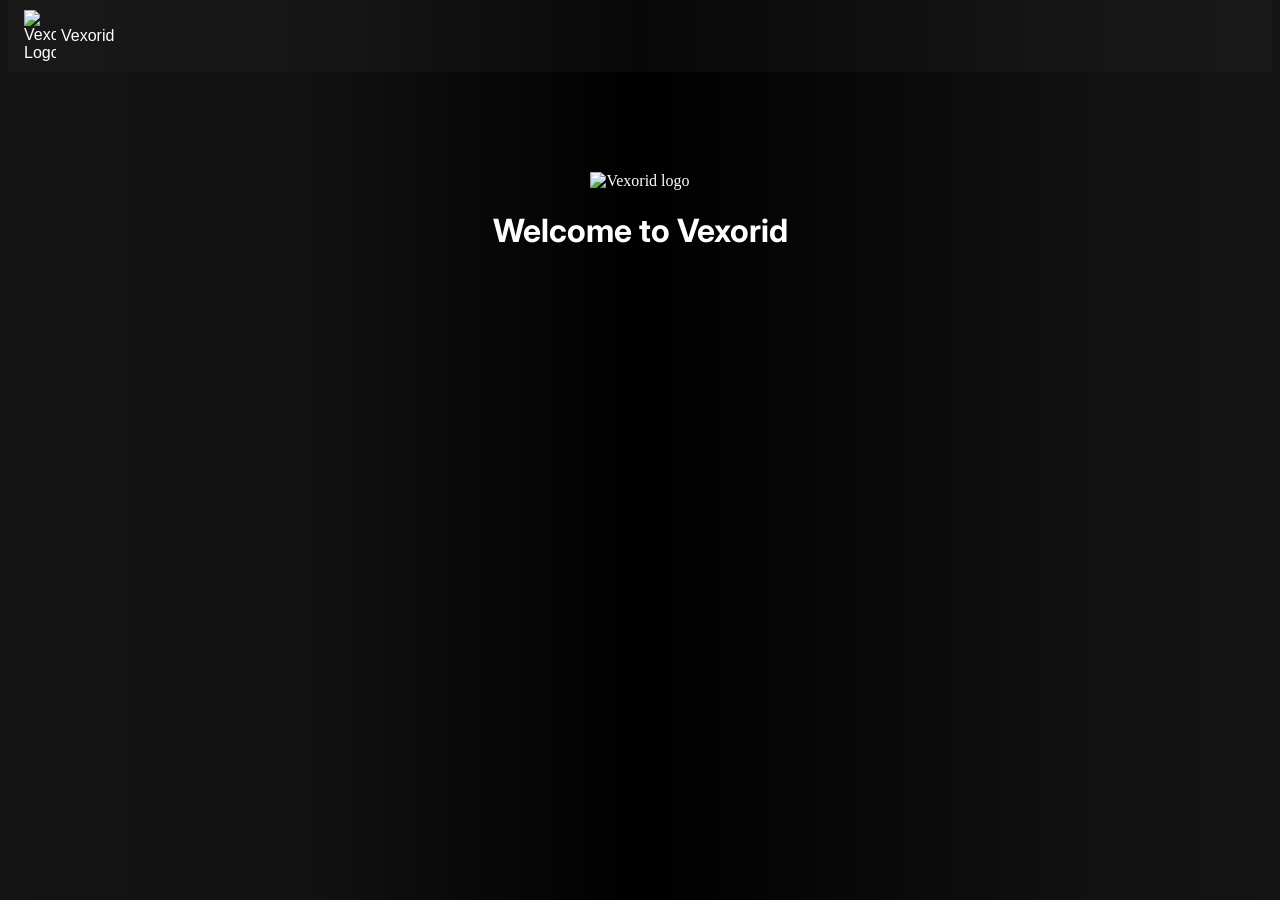
==== index.html @ b70c77fb "topbar debug" ====
<!doctype html>
<html>
    <head>
        <title>Vexorid</title>

        <link
            rel="icon"
            type="image/png"
            href="https://lunara-likesfrogs.github.io/assets/favicon.png"
        />

        <link rel="preconnect" href="https://fonts.googleapis.com" />
        <link rel="preconnect" href="https://fonts.gstatic.com" crossorigin />
        <link
            href="https://fonts.googleapis.com/css2?family=Inter+Tight:ital,wght@0,100..900;1,100..900&family=Inter:ital,opsz,wght@0,14..32,100..900;1,14..32,100..900&family=Noto+Naskh+Arabic:wght@400..700&display=swap"
            rel="stylesheet"
        />

        <link rel="stylesheet" href="style.css" />
    </head>

    <body>
        <header class="topbar">
            <a class="home-button" href="https://lunara-likesfrogs.github.io/">
                <img
                    class="home-logo"
                    src="https://lunara-likesfrogs.github.io/assets/vexorid.png"
                    alt="Vexorid Logo"
                />

                <span>Vexorid</span>
            </a>
        </header>

        <img
            class="vexorid-main"
            src="https://lunara-likesfrogs.github.io/assets/vexorid.png"
            alt="Vexorid logo"
        />

        <h1 class="inter-main">Welcome to Vexorid</h1>
    </body>
</html>
---- style.css ----
.topbar {
    display: flex;
    padding: 0px;
    background-color: rgba(55, 55, 55, 0.15);
}

.home-button {
    display: flex;
    align-items: center;
    gap: 5px;

    text-decoration: none;
    color: white;

    padding: 10px 16px;
    border-radius: 12px;

    font-family: Arial, sans-serif;
}

.home-logo {
    width: 32px;
}

body {
    margin-top: 0px;
    background: linear-gradient(
        to right,
        #141414 0%,
        #111111 25%,
        #000000 50%,
        #111111 85%,
        #141414 100%
    );

    color: white;
    text-align: center;
}

.vexorid-main {
    margin-top: 100px;
    width: 256px;
}

.inter-main {
    font-family: "Inter", sans-serif;
}
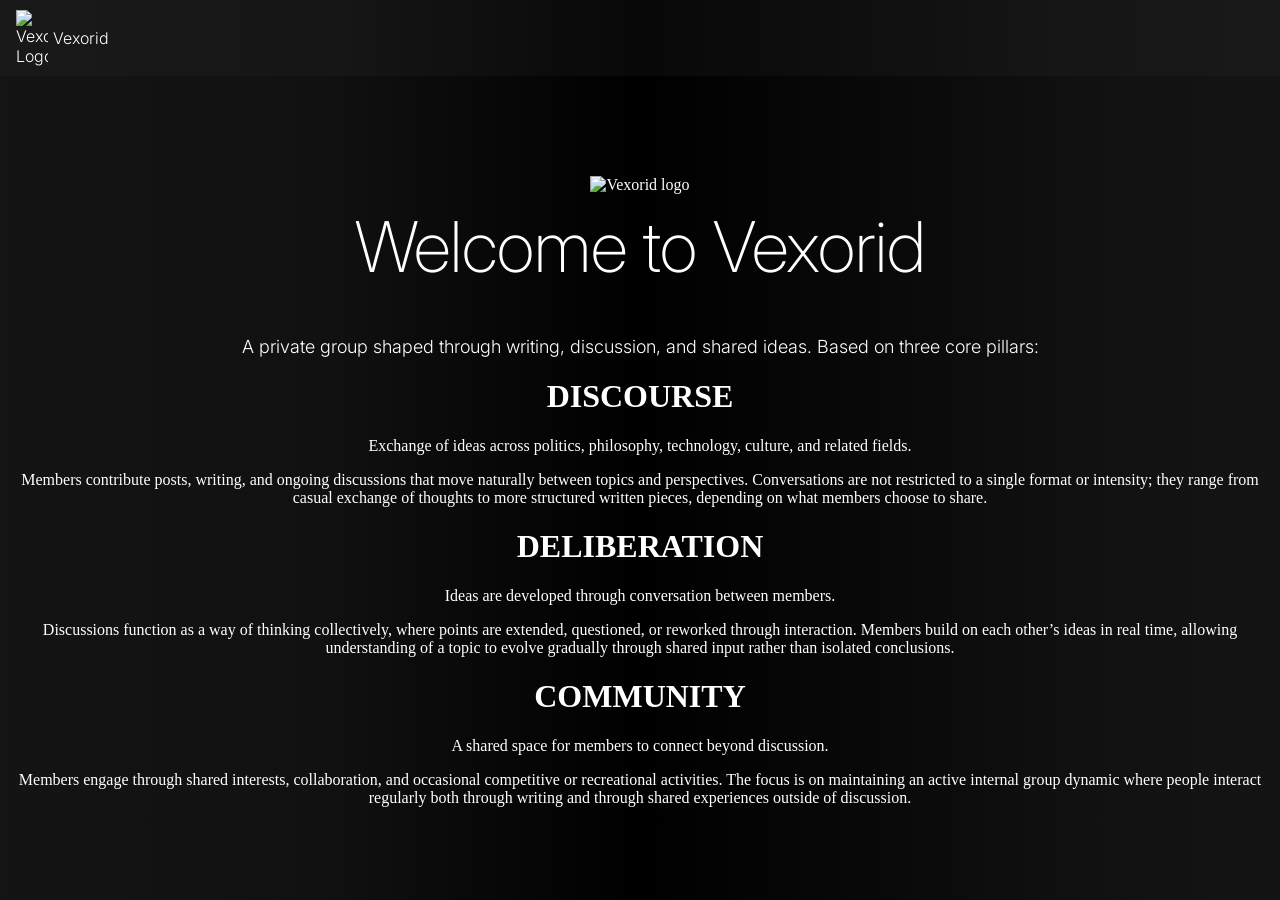
==== commit e8674d6f: "pillars" ====
--- a/index.html
+++ b/index.html
@@ -39,5 +39,52 @@
         />
 
         <h1 class="inter-main">Welcome to Vexorid</h1>
+        <p class="subtitle">
+            A private group shaped through writing, discussion, and shared
+            ideas. Based on three core pillars:
+        </p>
+
+        <div class="discourse">
+            <h1 class="title-info">DISCOURSE</h1>
+            <p class="text-info">
+                Exchange of ideas across politics, philosophy, technology,
+                culture, and related fields.
+            </p>
+            <p class="text-info">
+                Members contribute posts, writing, and ongoing discussions that
+                move naturally between topics and perspectives. Conversations
+                are not restricted to a single format or intensity; they range
+                from casual exchange of thoughts to more structured written
+                pieces, depending on what members choose to share.
+            </p>
+        </div>
+
+        <div class="deliberation">
+            <h1 class="title-info">DELIBERATION</h1>
+            <p class="text-info">
+                Ideas are developed through conversation between members.
+            </p>
+            <p class="text-info">
+                Discussions function as a way of thinking collectively, where
+                points are extended, questioned, or reworked through
+                interaction. Members build on each other’s ideas in real time,
+                allowing understanding of a topic to evolve gradually through
+                shared input rather than isolated conclusions.
+            </p>
+        </div>
+
+        <div class="community">
+            <h1 class="title-info">COMMUNITY</h1>
+            <p class="text-info">
+                A shared space for members to connect beyond discussion.
+            </p>
+            <p class="text-info">
+                Members engage through shared interests, collaboration, and
+                occasional competitive or recreational activities. The focus is
+                on maintaining an active internal group dynamic where people
+                interact regularly both through writing and through shared
+                experiences outside of discussion.
+            </p>
+        </div>
     </body>
 </html>
--- a/style.css
+++ b/style.css
@@ -15,7 +15,8 @@
     padding: 10px 16px;
     border-radius: 12px;
 
-    font-family: Arial, sans-serif;
+    font-family: "Inter", sans-serif;
+    font-weight: 300;
 }
 
 .home-logo {
@@ -23,6 +24,7 @@
 }
 
 body {
+    margin: 0px;
     margin-top: 0px;
     background: linear-gradient(
         to right,
@@ -42,6 +44,16 @@
     width: 256px;
 }
 
+.subtitle {
+    font-family: "Inter", sans-serif;
+    margin-top: 2px;
+    font-weight: 300;
+    font-size: 18px;
+}
+
 .inter-main {
     font-family: "Inter", sans-serif;
+    margin-top: 10px;
+    font-weight: 200;
+    font-size: 70px;
 }
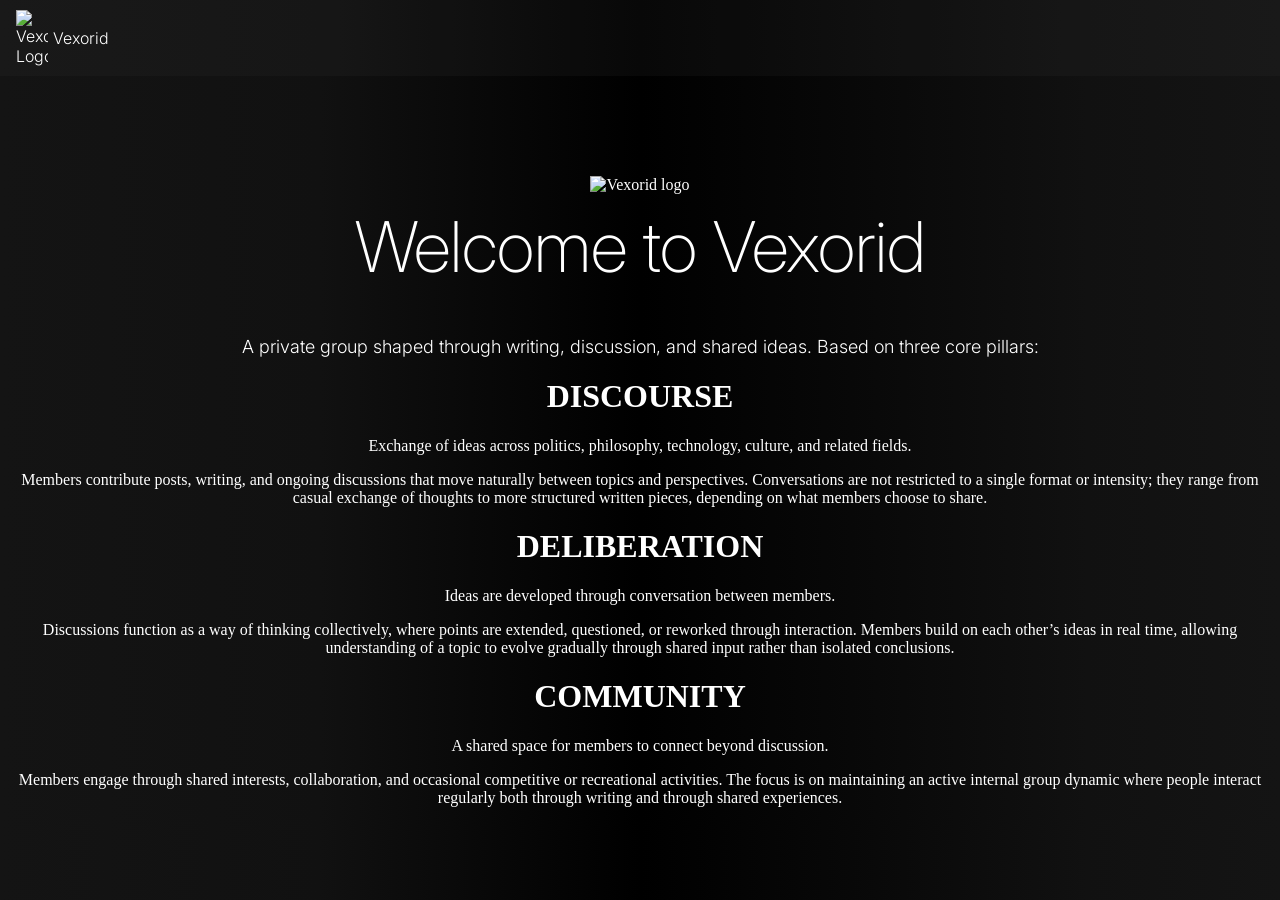
==== commit 8a76d782: "restructure" ====
--- a/index.html
+++ b/index.html
@@ -44,47 +44,56 @@
             ideas. Based on three core pillars:
         </p>
 
-        <div class="discourse">
-            <h1 class="title-info">DISCOURSE</h1>
-            <p class="text-info">
-                Exchange of ideas across politics, philosophy, technology,
-                culture, and related fields.
-            </p>
-            <p class="text-info">
-                Members contribute posts, writing, and ongoing discussions that
-                move naturally between topics and perspectives. Conversations
-                are not restricted to a single format or intensity; they range
-                from casual exchange of thoughts to more structured written
-                pieces, depending on what members choose to share.
-            </p>
-        </div>
+        <div class="pillars">
+            <div class="box discourse">
+                <h1 class="title-info">DISCOURSE</h1>
 
-        <div class="deliberation">
-            <h1 class="title-info">DELIBERATION</h1>
-            <p class="text-info">
-                Ideas are developed through conversation between members.
-            </p>
-            <p class="text-info">
-                Discussions function as a way of thinking collectively, where
-                points are extended, questioned, or reworked through
-                interaction. Members build on each other’s ideas in real time,
-                allowing understanding of a topic to evolve gradually through
-                shared input rather than isolated conclusions.
-            </p>
-        </div>
+                <p class="text-info">
+                    Exchange of ideas across politics, philosophy, technology,
+                    culture, and related fields.
+                </p>
 
-        <div class="community">
-            <h1 class="title-info">COMMUNITY</h1>
-            <p class="text-info">
-                A shared space for members to connect beyond discussion.
-            </p>
-            <p class="text-info">
-                Members engage through shared interests, collaboration, and
-                occasional competitive or recreational activities. The focus is
-                on maintaining an active internal group dynamic where people
-                interact regularly both through writing and through shared
-                experiences outside of discussion.
-            </p>
+                <p class="text-info">
+                    Members contribute posts, writing, and ongoing discussions
+                    that move naturally between topics and perspectives.
+                    Conversations are not restricted to a single format or
+                    intensity; they range from casual exchange of thoughts to
+                    more structured written pieces, depending on what members
+                    choose to share.
+                </p>
+            </div>
+
+            <div class="box deliberation">
+                <h1 class="title-info">DELIBERATION</h1>
+
+                <p class="text-info">
+                    Ideas are developed through conversation between members.
+                </p>
+
+                <p class="text-info">
+                    Discussions function as a way of thinking collectively,
+                    where points are extended, questioned, or reworked through
+                    interaction. Members build on each other’s ideas in real
+                    time, allowing understanding of a topic to evolve gradually
+                    through shared input rather than isolated conclusions.
+                </p>
+            </div>
+
+            <div class="box community">
+                <h1 class="title-info">COMMUNITY</h1>
+
+                <p class="text-info">
+                    A shared space for members to connect beyond discussion.
+                </p>
+
+                <p class="text-info">
+                    Members engage through shared interests, collaboration, and
+                    occasional competitive or recreational activities. The focus
+                    is on maintaining an active internal group dynamic where
+                    people interact regularly both through writing and through
+                    shared experiences.
+                </p>
+            </div>
         </div>
     </body>
 </html>
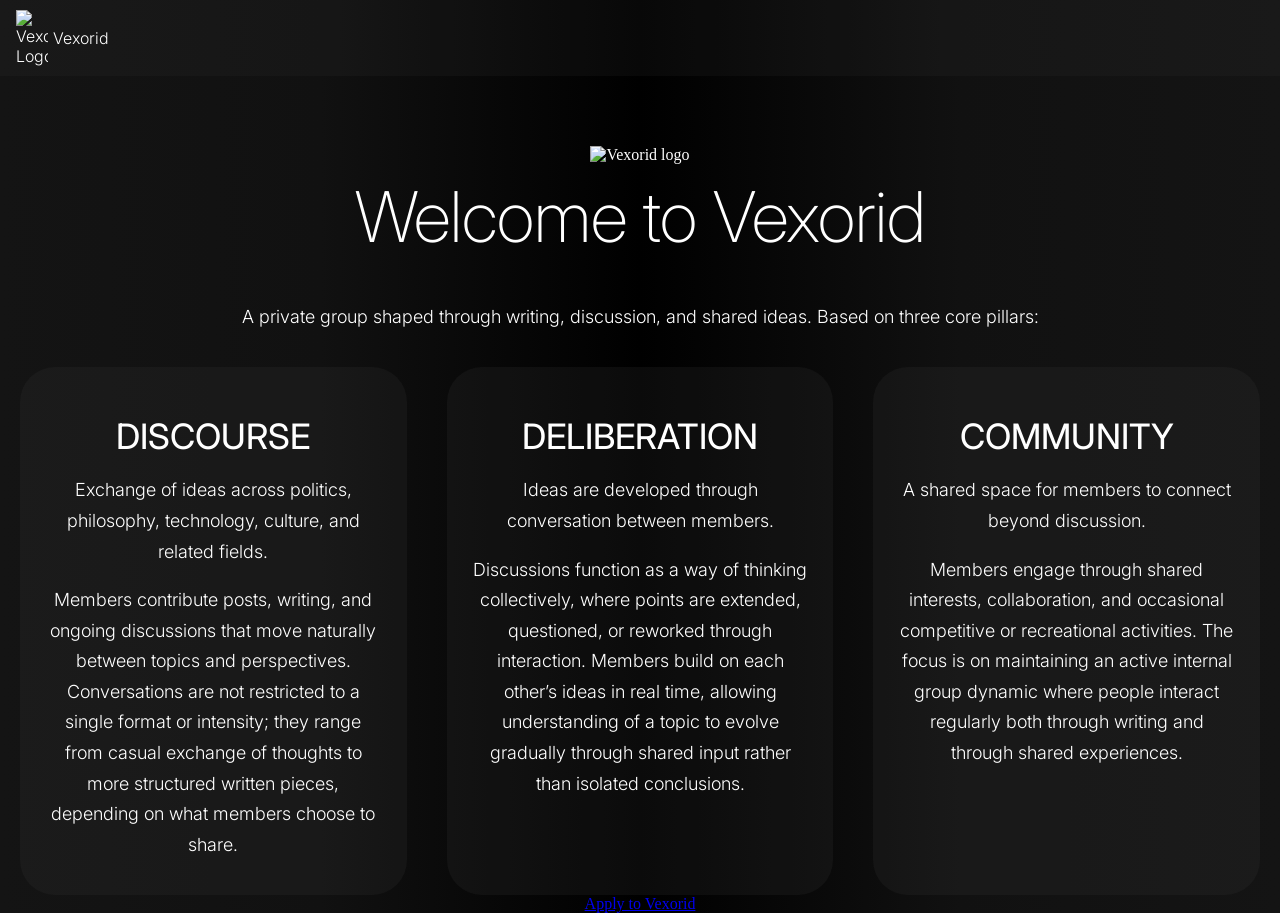
==== commit 25843e7e: "apps button" ====
--- a/index.html
+++ b/index.html
@@ -95,5 +95,13 @@
                 </p>
             </div>
         </div>
+
+        <a
+            class="apply-button"
+            href="https://tally.so/r/kdJ616"
+            target="_blank"
+        >
+            Apply to Vexorid
+        </a>
     </body>
 </html>
--- a/style.css
+++ b/style.css
@@ -31,7 +31,7 @@
         #141414 0%,
         #111111 25%,
         #000000 50%,
-        #111111 85%,
+        #111111 75%,
         #141414 100%
     );
 
@@ -40,7 +40,7 @@
 }
 
 .vexorid-main {
-    margin-top: 100px;
+    margin-top: 70px;
     width: 256px;
 }
 
@@ -57,3 +57,36 @@
     font-weight: 200;
     font-size: 70px;
 }
+
+.pillars {
+    display: flex;
+    justify-content: center;
+    gap: 40px;
+    margin-top: 40px;
+    padding: 0 20px;
+}
+
+.box {
+    width: 400px;
+
+    padding: 25px;
+
+    border-radius: 35px;
+
+    background-color: rgba(55, 55, 55, 0.2);
+
+    font-family: "Inter", sans-serif;
+}
+
+.title-info {
+    font-weight: 450;
+    font-size: 35px;
+    margin-bottom: 12px;
+}
+
+.text-info {
+    font-weight: 300;
+    font-size: 18px;
+    line-height: 1.7;
+    margin-bottom: 10px;
+}
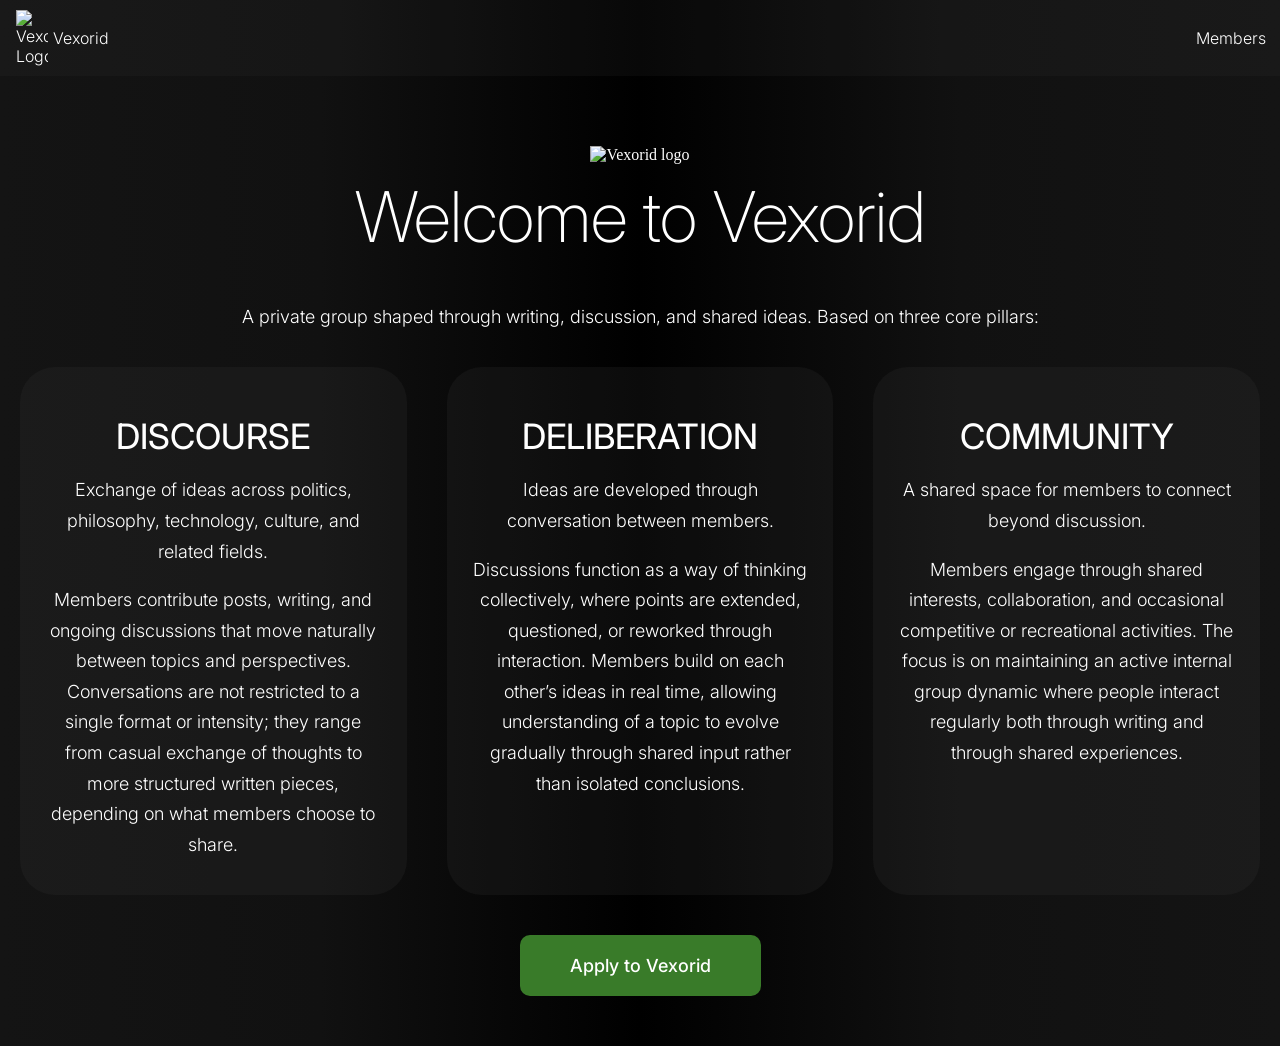
==== commit 013f0f13: "members button top menu" ====
--- a/index.html
+++ b/index.html
@@ -27,8 +27,14 @@
                     src="https://lunara-likesfrogs.github.io/assets/vexorid.png"
                     alt="Vexorid Logo"
                 />
+                <span>Vexorid</span>
+            </a>
 
-                <span>Vexorid</span>
+            <a
+                class="members-button"
+                href="https://lunara-likesfrogs.github.io/members"
+            >
+                Members
             </a>
         </header>
 
--- a/style.css
+++ b/style.css
@@ -1,5 +1,7 @@
 .topbar {
     display: flex;
+    justify-content: space-between;
+    align-items: center;
     padding: 0px;
     background-color: rgba(55, 55, 55, 0.15);
 }
@@ -21,6 +23,23 @@
 
 .home-logo {
     width: 32px;
+}
+
+.members-button {
+    color: white;
+    text-decoration: none;
+
+    font-family: "Inter", sans-serif;
+    font-weight: 300;
+
+    padding: 8px 14px;
+    border-radius: 8px;
+
+    transition: 0.2s ease;
+}
+
+.members-button:hover {
+    background-color: rgba(255, 255, 255, 0.08);
 }
 
 body {
@@ -90,3 +109,29 @@
     line-height: 1.7;
     margin-bottom: 10px;
 }
+
+.apply-button {
+    display: inline-block;
+
+    margin-top: 40px;
+    margin-bottom: 50px;
+    padding: 20px 50px;
+
+    background-color: #397b29;
+
+    color: white;
+    text-decoration: none;
+
+    border-radius: 10px;
+
+    font-family: "Inter", sans-serif;
+    font-weight: 500;
+    font-size: 18px;
+
+    transition: 0.2s ease;
+}
+
+.apply-button:hover {
+    background-color: #2f6521;
+    transform: scale(1.05);
+}
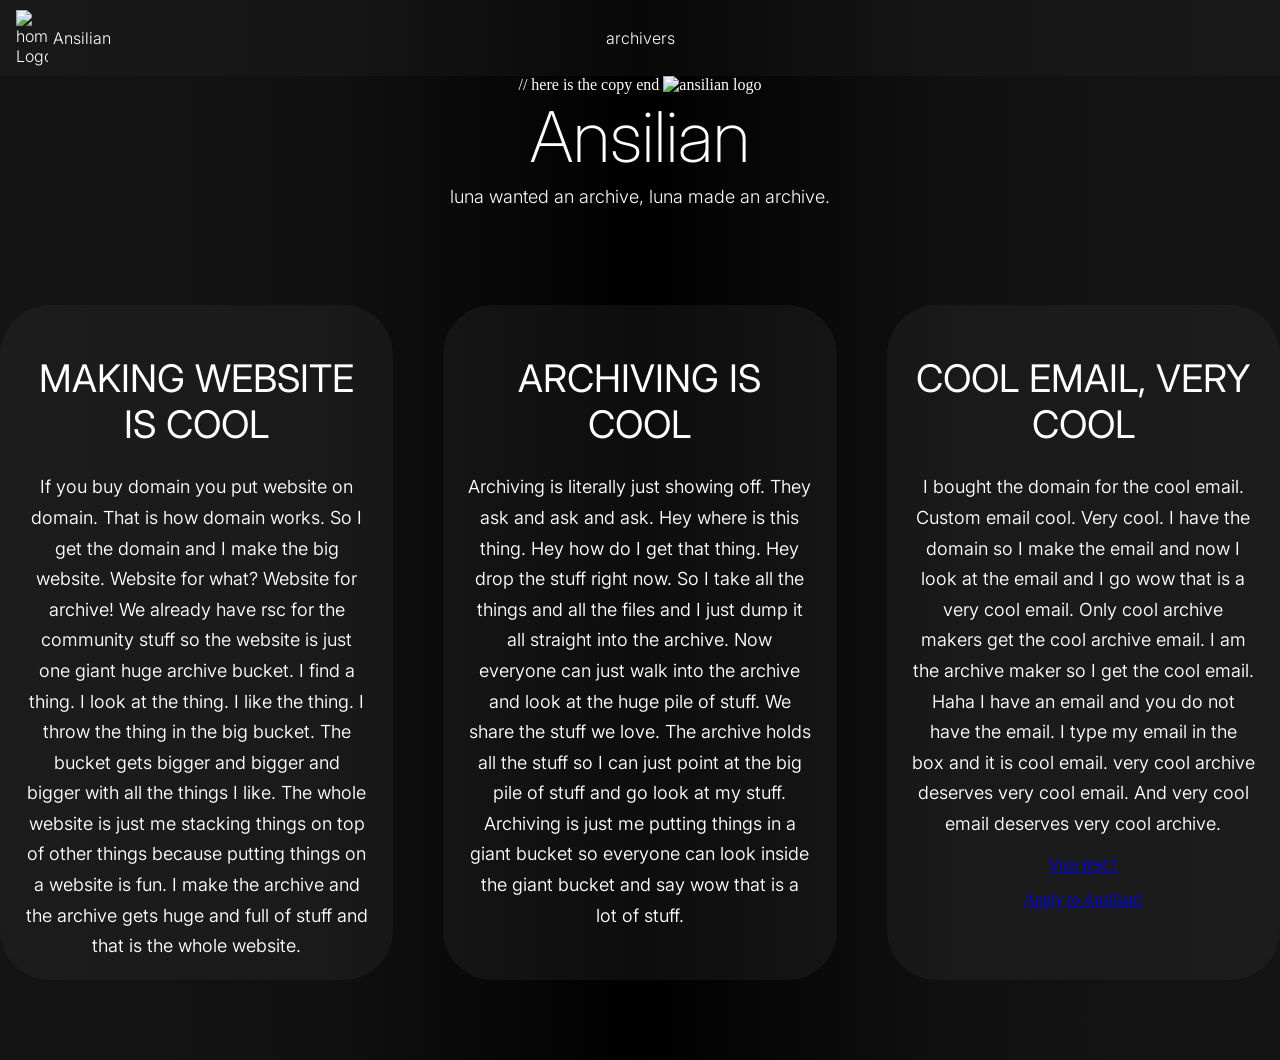
==== commit 31e0d592: "buttons for rsc and apps added" ====
--- a/index.html
+++ b/index.html
@@ -1,12 +1,12 @@
 <!doctype html>
 <html>
     <head>
-        <title>Vexorid</title>
+        <title>Ansilian</title>
 
         <link
             rel="icon"
             type="image/png"
-            href="https://lunara-likesfrogs.github.io/assets/favicon.png"
+            href="https://lunara-likesfrogs.github.io/assets/ansilian.png"
         />
 
         <link rel="preconnect" href="https://fonts.googleapis.com" />
@@ -24,90 +24,87 @@
             <a class="home-button" href="https://lunara-likesfrogs.github.io/">
                 <img
                     class="home-logo"
-                    src="https://lunara-likesfrogs.github.io/assets/vexorid.png"
-                    alt="Vexorid Logo"
+                    src="https://lunara-likesfrogs.github.io/assets/ansilian.png"
+                    alt="home-Logo"
                 />
-                <span>Vexorid</span>
+                <span>Ansilian</span>
             </a>
 
-            <a
-                class="members-button"
-                href="https://lunara-likesfrogs.github.io/members"
-            >
-                Members
-            </a>
+            <div class="center-nav">
+                <a
+                    class="archivers"
+                    href="https://lunara-likesfrogs.github.io/archivers"
+                >
+                    archivers
+                </a>
+            </div>
         </header>
 
+        // here is the copy end
+
         <img
-            class="vexorid-main"
-            src="https://lunara-likesfrogs.github.io/assets/vexorid.png"
-            alt="Vexorid logo"
+            class="logo"
+            src="https://lunara-likesfrogs.github.io/assets/ansilian.png"
+            alt="ansilian logo"
         />
 
-        <h1 class="inter-main">Welcome to Vexorid</h1>
-        <p class="subtitle">
-            A private group shaped through writing, discussion, and shared
-            ideas. Based on three core pillars:
-        </p>
+        <h1 class="inter-main">Ansilian</h1>
+        <p class="subtitle">luna wanted an archive, luna made an archive.</p>
 
-        <div class="pillars">
-            <div class="box discourse">
-                <h1 class="title-info">DISCOURSE</h1>
-
-                <p class="text-info">
-                    Exchange of ideas across politics, philosophy, technology,
-                    culture, and related fields.
+        <div class="card-grid">
+            <div class="card">
+                <h1 class="card-title">MAKING WEBSITE IS COOL</h1>
+                <p class="card-text">
+                    If you buy domain you put website on domain. That is how
+                    domain works. So I get the domain and I make the big
+                    website. Website for what? Website for archive! We already
+                    have rsc for the community stuff so the website is just one
+                    giant huge archive bucket. I find a thing. I look at the
+                    thing. I like the thing. I throw the thing in the big
+                    bucket. The bucket gets bigger and bigger and bigger with
+                    all the things I like. The whole website is just me stacking
+                    things on top of other things because putting things on a
+                    website is fun. I make the archive and the archive gets huge
+                    and full of stuff and that is the whole website.
+                </p>
+            </div>
+            <div class="card">
+                <h1 class="card-title">ARCHIVING IS COOL</h1>
+                <p class="card-text">
+                    Archiving is literally just showing off. They ask and ask
+                    and ask. Hey where is this thing. Hey how do I get that
+                    thing. Hey drop the stuff right now. So I take all the
+                    things and all the files and I just dump it all straight
+                    into the archive. Now everyone can just walk into the
+                    archive and look at the huge pile of stuff. We share the
+                    stuff we love. The archive holds all the stuff so I can just
+                    point at the big pile of stuff and go look at my stuff.
+                    Archiving is just me putting things in a giant bucket so
+                    everyone can look inside the giant bucket and say wow that
+                    is a lot of stuff.
+                </p>
+            </div>
+            <div class="card">
+                <h1 class="card-title">COOL EMAIL, VERY COOL</h1>
+                <p class="card-text">
+                    I bought the domain for the cool email. Custom email cool.
+                    Very cool. I have the domain so I make the email and now I
+                    look at the email and I go wow that is a very cool email.
+                    Only cool archive makers get the cool archive email. I am
+                    the archive maker so I get the cool email. Haha I have an
+                    email and you do not have the email. I type my email in the
+                    box and it is cool email. very cool archive deserves very
+                    cool email. And very cool email deserves very cool archive.
                 </p>
 
-                <p class="text-info">
-                    Members contribute posts, writing, and ongoing discussions
-                    that move naturally between topics and perspectives.
-                    Conversations are not restricted to a single format or
-                    intensity; they range from casual exchange of thoughts to
-                    more structured written pieces, depending on what members
-                    choose to share.
-                </p>
-            </div>
+                <a class="button-rsc" href="https://reallysilly.lol/">
+                    <p class="button-text">Visit RSC!</p>
+                </a>
 
-            <div class="box deliberation">
-                <h1 class="title-info">DELIBERATION</h1>
-
-                <p class="text-info">
-                    Ideas are developed through conversation between members.
-                </p>
-
-                <p class="text-info">
-                    Discussions function as a way of thinking collectively,
-                    where points are extended, questioned, or reworked through
-                    interaction. Members build on each other’s ideas in real
-                    time, allowing understanding of a topic to evolve gradually
-                    through shared input rather than isolated conclusions.
-                </p>
-            </div>
-
-            <div class="box community">
-                <h1 class="title-info">COMMUNITY</h1>
-
-                <p class="text-info">
-                    A shared space for members to connect beyond discussion.
-                </p>
-
-                <p class="text-info">
-                    Members engage through shared interests, collaboration, and
-                    occasional competitive or recreational activities. The focus
-                    is on maintaining an active internal group dynamic where
-                    people interact regularly both through writing and through
-                    shared experiences.
-                </p>
+                <a class="button-apply" href="https://tally.so/r/kdJ616">
+                    <p class="button-text">Apply to Ansilian!</p>
+                </a>
             </div>
         </div>
-
-        <a
-            class="apply-button"
-            href="https://tally.so/r/kdJ616"
-            target="_blank"
-        >
-            Apply to Vexorid
-        </a>
     </body>
 </html>
--- a/style.css
+++ b/style.css
@@ -25,7 +25,13 @@
     width: 32px;
 }
 
-.members-button {
+.center-nav {
+    position: absolute;
+    left: 50%;
+    transform: translateX(-50%);
+}
+
+.archivers {
     color: white;
     text-decoration: none;
 
@@ -38,7 +44,7 @@
     transition: 0.2s ease;
 }
 
-.members-button:hover {
+.archivers:hover {
     background-color: rgba(255, 255, 255, 0.08);
 }
 
@@ -58,80 +64,56 @@
     text-align: center;
 }
 
-.vexorid-main {
+// here is the copy end
+
+.logo {
     margin-top: 70px;
     width: 256px;
 }
 
 .subtitle {
     font-family: "Inter", sans-serif;
-    margin-top: 2px;
+    margin-top: -40px;
     font-weight: 300;
     font-size: 18px;
 }
 
 .inter-main {
     font-family: "Inter", sans-serif;
-    margin-top: 10px;
+    margin-top: 0px;
     font-weight: 200;
     font-size: 70px;
 }
 
-.pillars {
+.card-grid {
     display: flex;
     justify-content: center;
-    gap: 40px;
-    margin-top: 40px;
-    padding: 0 20px;
+    gap: 50px;
+    padding: 80px 0px;
+    flex-wrap: nowrap;
 }
 
-.box {
+.card {
     width: 400px;
-
-    padding: 25px;
-
-    border-radius: 35px;
-
-    background-color: rgba(55, 55, 55, 0.2);
-
-    font-family: "Inter", sans-serif;
+    background-color: rgba(55, 55, 55, 0.25);
+    border-radius: 50px;
 }
 
-.title-info {
-    font-weight: 450;
-    font-size: 35px;
-    margin-bottom: 12px;
+.card-title {
+    margin-top: 50px;
+    margin-left: 25px;
+    margin-right: 25px;
+    font-size: 38px;
+    font-family: "Inter", sans-serif;
+    font-weight: 400;
 }
 
-.text-info {
-    font-weight: 300;
+.card-text {
+    margin-top: 25px;
+    margin-left: 25px;
+    margin-right: 25px;
+    line-height: 1.7;
     font-size: 18px;
-    line-height: 1.7;
-    margin-bottom: 10px;
+    font-family: "Inter", sans-serif;
+    font-weight: 350;
 }
-
-.apply-button {
-    display: inline-block;
-
-    margin-top: 40px;
-    margin-bottom: 50px;
-    padding: 20px 50px;
-
-    background-color: #397b29;
-
-    color: white;
-    text-decoration: none;
-
-    border-radius: 10px;
-
-    font-family: "Inter", sans-serif;
-    font-weight: 500;
-    font-size: 18px;
-
-    transition: 0.2s ease;
-}
-
-.apply-button:hover {
-    background-color: #2f6521;
-    transform: scale(1.05);
-}
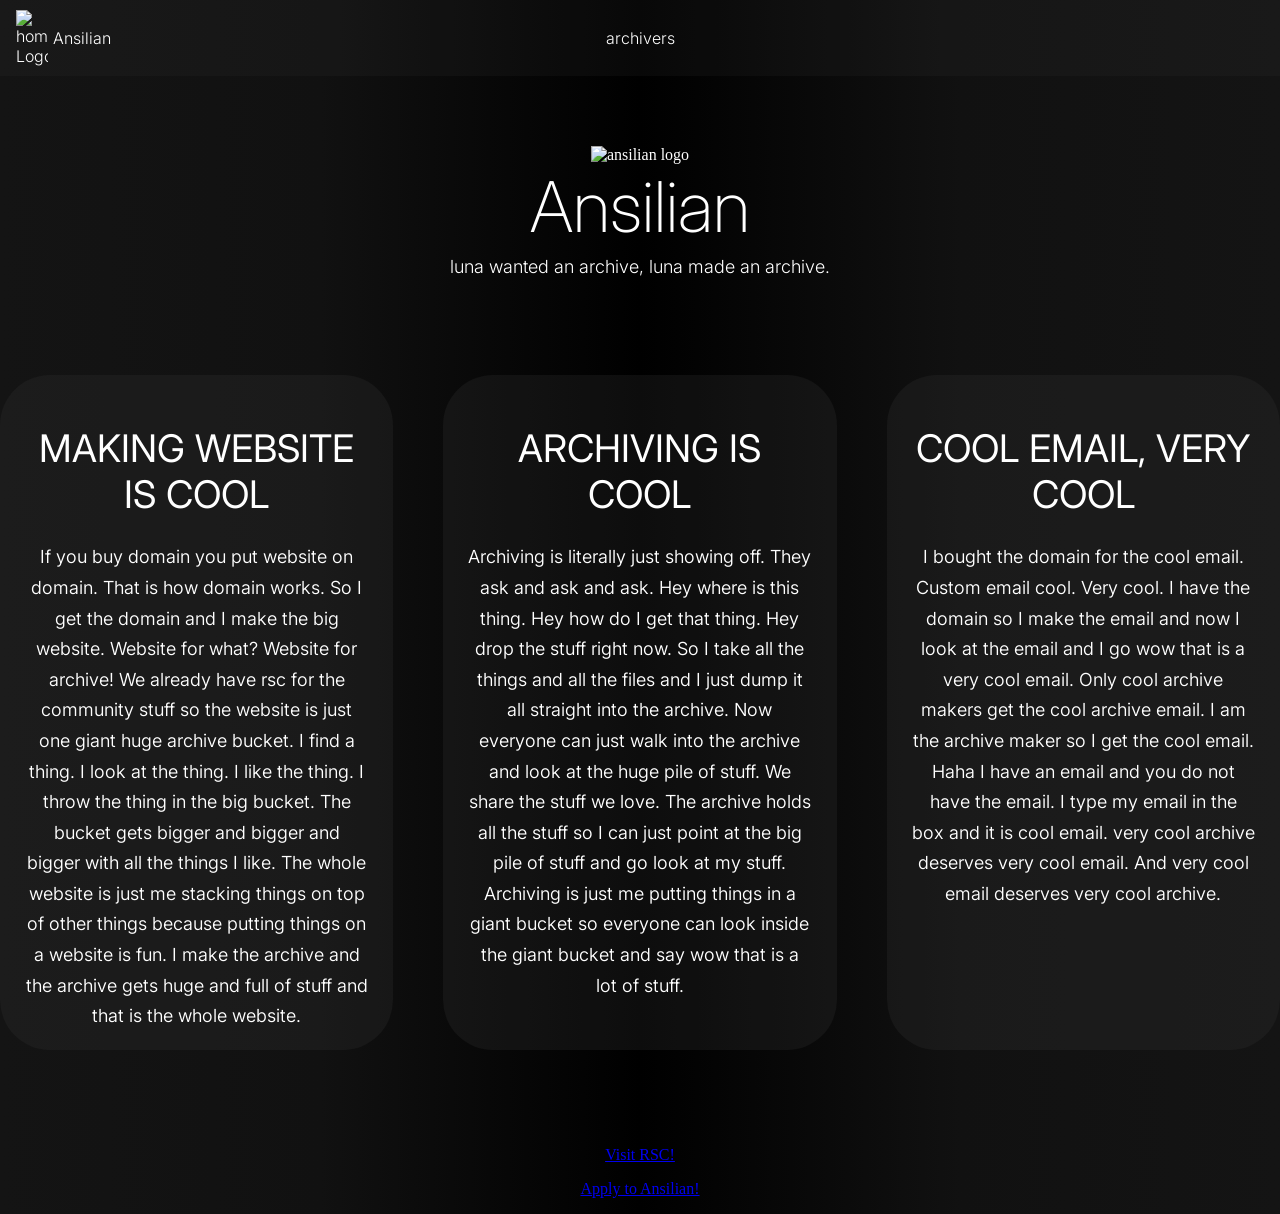
==== commit d516e9c8: "organization + comments" ====
--- a/index.html
+++ b/index.html
@@ -40,7 +40,7 @@
             </div>
         </header>
 
-        // here is the copy end
+        <!-- this is the end of copy paste -->
 
         <img
             class="logo"
@@ -96,15 +96,15 @@
                     box and it is cool email. very cool archive deserves very
                     cool email. And very cool email deserves very cool archive.
                 </p>
-
-                <a class="button-rsc" href="https://reallysilly.lol/">
-                    <p class="button-text">Visit RSC!</p>
-                </a>
-
-                <a class="button-apply" href="https://tally.so/r/kdJ616">
-                    <p class="button-text">Apply to Ansilian!</p>
-                </a>
             </div>
         </div>
+
+        <a class="button-rsc" href="https://reallysilly.lol/">
+            <p class="button-text">Visit RSC!</p>
+        </a>
+
+        <a class="button-apply" href="https://tally.so/r/kdJ616">
+            <p class="button-text">Apply to Ansilian!</p>
+        </a>
     </body>
 </html>
--- a/style.css
+++ b/style.css
@@ -64,7 +64,7 @@
     text-align: center;
 }
 
-// here is the copy end
+/* this is the end of copy paste */
 
 .logo {
     margin-top: 70px;
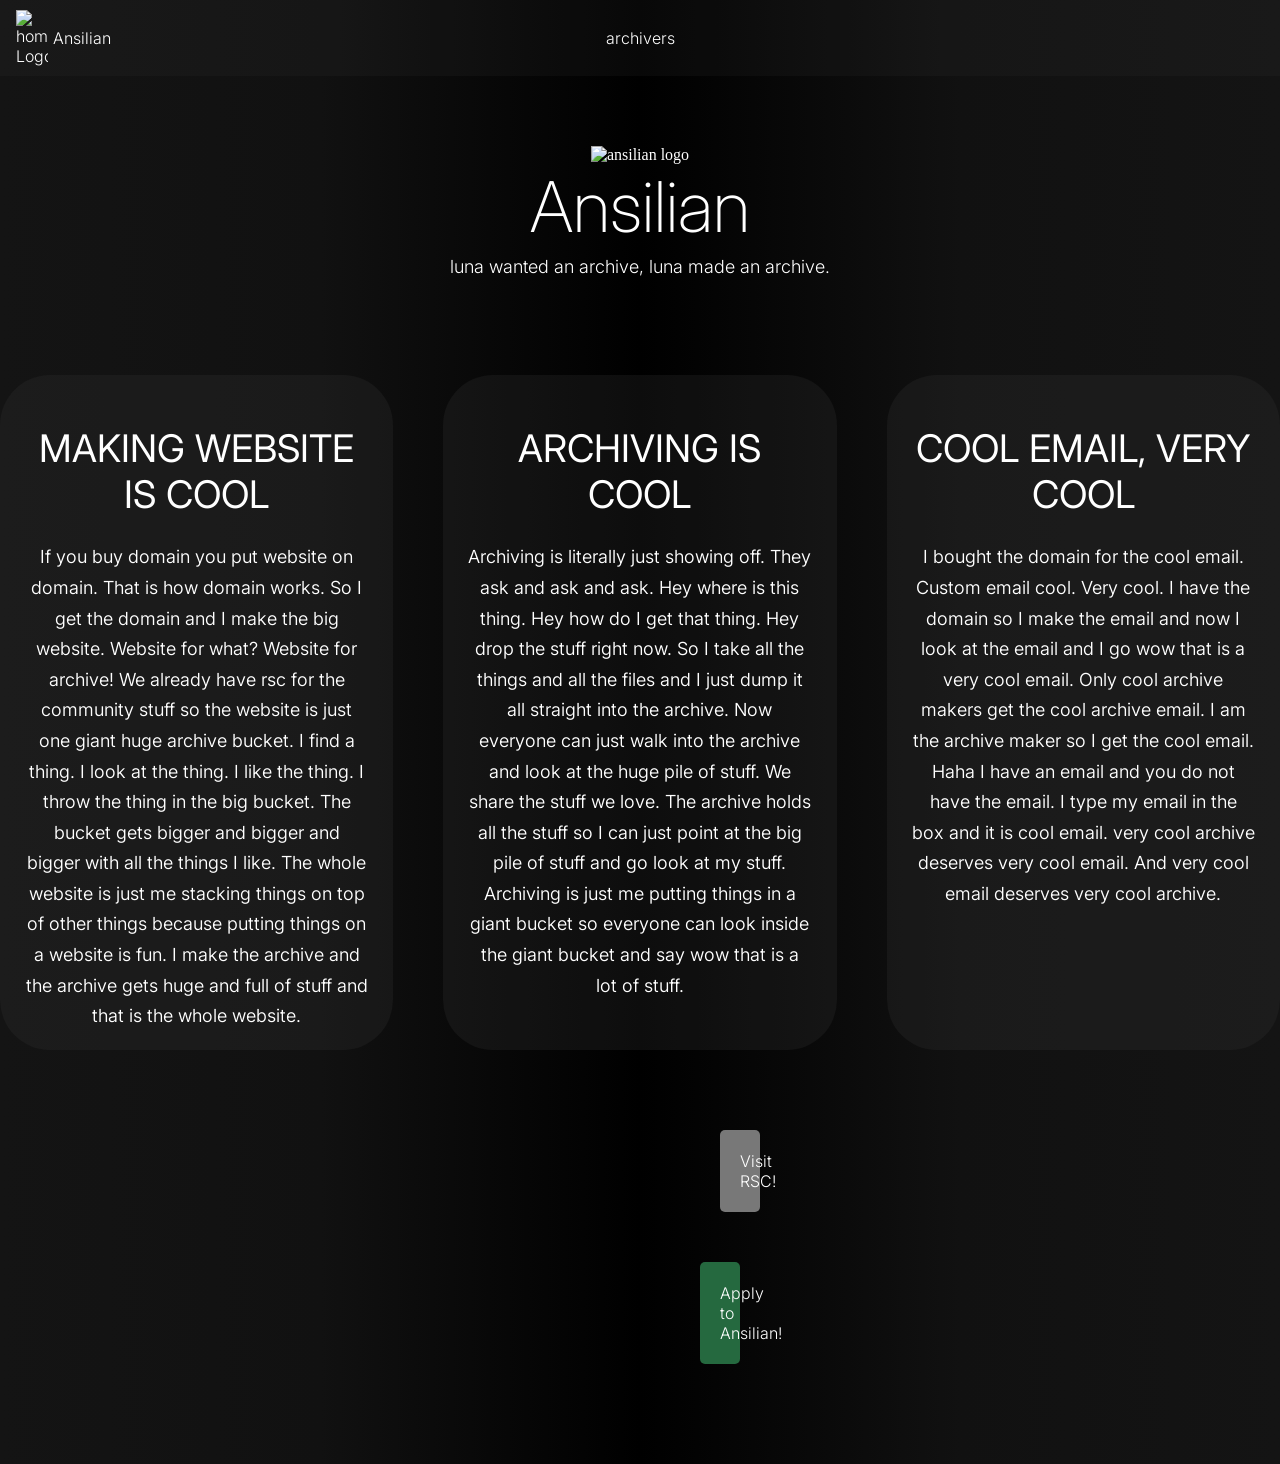
==== commit 13ba3824: "small fixes before css" ====
--- a/index.html
+++ b/index.html
@@ -99,12 +99,22 @@
             </div>
         </div>
 
-        <a class="button-rsc" href="https://reallysilly.lol/">
-            <p class="button-text">Visit RSC!</p>
-        </a>
+        <div class="button-grid">
+            <a
+                class="button-rsc"
+                href="https://reallysilly.lol/"
+                target="_blank"
+            >
+                <p class="button-text">Visit RSC!</p>
+            </a>
 
-        <a class="button-apply" href="https://tally.so/r/kdJ616">
-            <p class="button-text">Apply to Ansilian!</p>
-        </a>
+            <a
+                class="button-apply"
+                href="https://tally.so/r/kdJ616"
+                target="_blank"
+            >
+                <p class="button-text">Apply to Ansilian!</p>
+            </a>
+        </div>
     </body>
 </html>
--- a/style.css
+++ b/style.css
@@ -117,3 +117,46 @@
     font-family: "Inter", sans-serif;
     font-weight: 350;
 }
+
+.button-grid {
+    display: flex;
+    justify-content: center;
+    flex-direction: column;
+    gap: 50px;
+    margin-bottom: 100px;
+}
+
+.button-rsc {
+    text-decoration: none;
+    color: white;
+    padding: 5px 20px;
+    margin-left: 720px;
+    margin-right: 720px;
+    border-radius: 5px;
+    background-color: rgba(120, 120, 120, 1);
+    font-family: "Inter", sans-serif;
+    font-weight: 300;
+    transition: 0.2s ease;
+}
+
+.button-rsc:hover {
+    transform: scale(1.05);
+    background-color: rgba(150, 150, 150, 1);
+}
+
+.button-apply {
+    text-decoration: none;
+    color: white;
+    padding: 5px 20px;
+    margin-left: 700px;
+    margin-right: 700px;
+    border-radius: 5px;
+    background-color: rgb(37, 105, 63);
+    font-family: "Inter", sans-serif;
+    font-weight: 300;
+}
+
+.button-apply:hover {
+    transform: scale(1.05);
+    background-color: rgb(45, 133, 79);
+}
